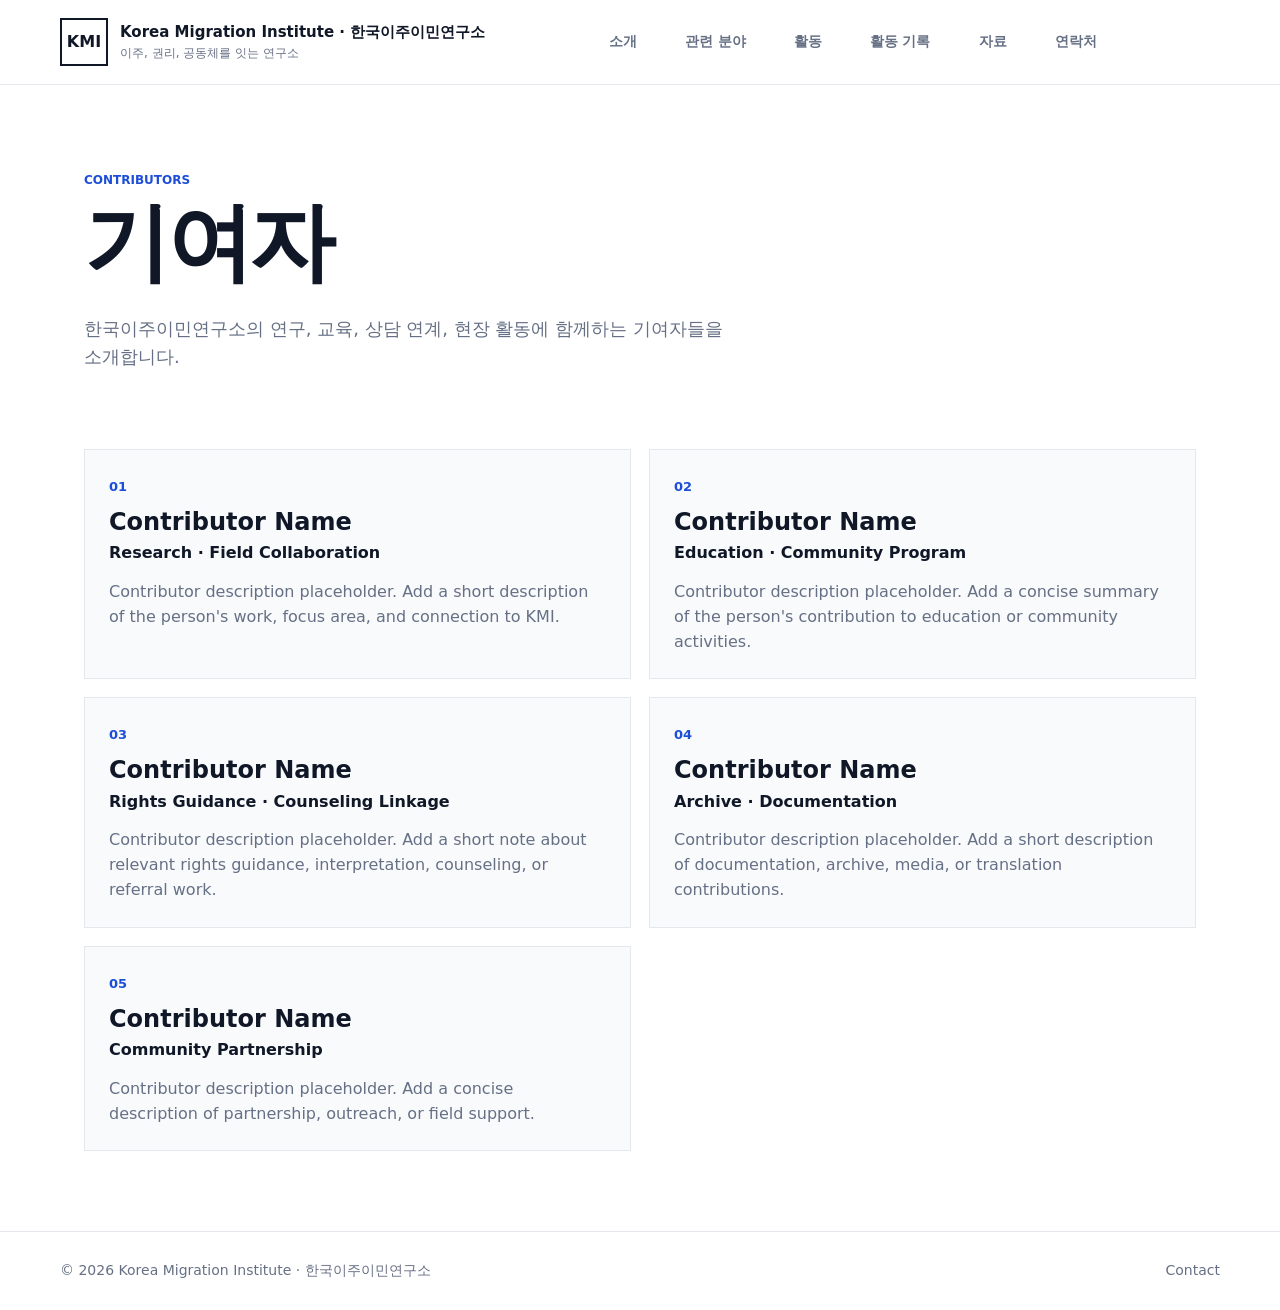
==== contributors.html @ fbad3285 "Add contributors page" ====
<!doctype html>
<html lang="ko">
  <head>
    <meta charset="utf-8" />
    <meta name="viewport" content="width=device-width, initial-scale=1" />
    <title>Contributors | Korea Migration Institute</title>
    <meta
      name="description"
      content="Contributors supporting Korea Migration Institute research, education, counseling, and community work."
    />
    <link rel="icon" type="image/png" href="./favicon.png" />
    <link rel="stylesheet" href="./styles.css" />
  </head>
  <body>
    <header class="site-header simple-header">
      <a class="brand" href="./index.html#home" aria-label="한국이주이민연구소 home">
        <span class="brand-mark">KMI</span>
        <span>
          <strong>Korea Migration Institute · 한국이주이민연구소</strong>
          <small>이주, 권리, 공동체를 잇는 연구소</small>
        </span>
      </a>
      <nav class="main-nav" aria-label="Main navigation">
        <a href="./index.html#about">소개</a>
        <a href="./index.html#focus">관련 분야</a>
        <a href="./index.html#work">활동</a>
        <a href="./index.html#archive">활동 기록</a>
        <a href="./index.html#resources">자료</a>
        <a href="./index.html#contact">연락처</a>
      </nav>
    </header>

    <main>
      <section class="section contributors-hero">
        <div class="section-heading">
          <p class="eyebrow">Contributors</p>
          <h1>기여자</h1>
        </div>
        <p>
          한국이주이민연구소의 연구, 교육, 상담 연계, 현장 활동에 함께하는 기여자들을 소개합니다.
        </p>
      </section>

      <section class="section contributors-section">
        <div class="contributors-grid">
          <article class="contributor-card">
            <span>01</span>
            <h2>Contributor Name</h2>
            <p class="contributor-role">Research · Field Collaboration</p>
            <p>Contributor description placeholder. Add a short description of the person's work, focus area, and connection to KMI.</p>
          </article>
          <article class="contributor-card">
            <span>02</span>
            <h2>Contributor Name</h2>
            <p class="contributor-role">Education · Community Program</p>
            <p>Contributor description placeholder. Add a concise summary of the person's contribution to education or community activities.</p>
          </article>
          <article class="contributor-card">
            <span>03</span>
            <h2>Contributor Name</h2>
            <p class="contributor-role">Rights Guidance · Counseling Linkage</p>
            <p>Contributor description placeholder. Add a short note about relevant rights guidance, interpretation, counseling, or referral work.</p>
          </article>
          <article class="contributor-card">
            <span>04</span>
            <h2>Contributor Name</h2>
            <p class="contributor-role">Archive · Documentation</p>
            <p>Contributor description placeholder. Add a short description of documentation, archive, media, or translation contributions.</p>
          </article>
          <article class="contributor-card">
            <span>05</span>
            <h2>Contributor Name</h2>
            <p class="contributor-role">Community Partnership</p>
            <p>Contributor description placeholder. Add a concise description of partnership, outreach, or field support.</p>
          </article>
        </div>
      </section>
    </main>

    <footer class="site-footer">
      <span>© <span id="year"></span> Korea Migration Institute · 한국이주이민연구소</span>
      <span><a href="./index.html#contact">Contact</a></span>
    </footer>
    <script>
      document.getElementById("year").textContent = new Date().getFullYear();
    </script>
  </body>
</html>
---- styles.css ----
:root {
  --ink: #101828;
  --muted: #667085;
  --line: #e4e7ec;
  --paper: #ffffff;
  --soft: #f8fafc;
  --blue: #1d4ed8;
  --green: #0f766e;
  --gold: #a16207;
  --red: #b42318;
  --shadow: 0 12px 30px rgba(16, 24, 40, 0.08);
  --max: 1160px;
}

* {
  box-sizing: border-box;
}

html {
  scroll-behavior: smooth;
}

body {
  margin: 0;
  background: var(--paper);
  color: var(--ink);
  font-family: Inter, ui-sans-serif, system-ui, -apple-system, BlinkMacSystemFont, "Segoe UI", sans-serif;
  line-height: 1.55;
  word-break: keep-all;
  overflow-wrap: normal;
  hyphens: none;
  line-break: strict;
}

body.modal-open {
  overflow: hidden;
}

a {
  color: inherit;
  text-decoration: none;
}

.brand strong,
.brand small,
.main-nav a,
.hero-name-eyebrow,
.hero h1,
.hero-copy,
.section-heading,
.focus-card,
.work-node,
.archive-content,
.focus-modal-panel {
  word-break: keep-all;
  overflow-wrap: normal;
  hyphens: none;
}

.site-header {
  position: sticky;
  top: 0;
  z-index: 10;
  display: grid;
  grid-template-columns: auto 1fr auto;
  gap: 28px;
  align-items: center;
  padding: 18px max(24px, calc((100vw - var(--max)) / 2));
  background: rgba(255, 255, 255, 0.92);
  border-bottom: 1px solid var(--line);
  backdrop-filter: blur(14px);
}

.brand {
  display: flex;
  align-items: center;
  gap: 12px;
  min-width: max-content;
}

.brand-mark {
  display: grid;
  place-items: center;
  width: 48px;
  height: 48px;
  border: 2px solid var(--ink);
  color: var(--ink);
  font-weight: 850;
  letter-spacing: 0;
}

.brand strong,
.brand small {
  display: block;
}

.brand strong {
  font-size: 15px;
}

.brand small {
  color: var(--muted);
  font-size: 12px;
}

.main-nav {
  display: flex;
  justify-content: center;
  gap: clamp(12px, 2.3vw, 28px);
  color: var(--muted);
  font-size: 14px;
  font-weight: 700;
}

.main-nav a {
  padding: 8px 10px;
  border-radius: 999px;
  transition: background 0.18s ease, color 0.18s ease;
}

.main-nav a:hover,
.main-nav a.active {
  color: var(--ink);
  background: #eef0f3;
}

.language-toggle {
  display: flex;
  gap: 4px;
  padding: 4px;
  border: 1px solid var(--line);
  background: var(--soft);
}

.language-button {
  border: 0;
  background: transparent;
  color: var(--muted);
  min-width: 40px;
  height: 32px;
  font-weight: 800;
  cursor: pointer;
}

.language-button.active {
  background: var(--ink);
  color: white;
}

.hero {
  min-height: 76vh;
  display: flex;
  align-items: end;
  padding: 96px max(24px, calc((100vw - var(--max)) / 2)) 72px;
  background:
    linear-gradient(0deg, rgba(16, 24, 40, 0.78), rgba(16, 24, 40, 0.2)),
    url("./assets/archive/20240626-snu-childcare-activity.jpg") center 72%/cover;
  color: white;
}

.hero-inner {
  display: grid;
  justify-items: start;
  max-width: 760px;
}

.eyebrow {
  margin: 0 0 12px;
  color: var(--blue);
  font-size: 12px;
  font-weight: 850;
  letter-spacing: 0;
  text-transform: uppercase;
}

.hero .eyebrow {
  color: #dbeafe;
}

.hero-name-eyebrow {
  margin-left: 0;
  margin-bottom: 10px;
  font-size: 16px;
  line-height: 1.2;
  text-transform: none;
  transform: translateX(0);
}

h1,
h2,
h3,
p {
  margin-top: 0;
}

h1 {
  margin-bottom: 18px;
  font-size: clamp(52px, 8vw, 96px);
  line-height: 0.98;
  letter-spacing: 0;
}

h2 {
  margin-bottom: 0;
  font-size: clamp(30px, 4vw, 48px);
  line-height: 1.1;
  letter-spacing: 0;
}

h3 {
  margin-bottom: 8px;
  font-size: 19px;
  letter-spacing: 0;
}

.hero-copy {
  max-width: 680px;
  color: rgba(255, 255, 255, 0.9);
  font-size: 20px;
}

.hero-actions {
  display: flex;
  flex-wrap: wrap;
  gap: 12px;
  margin-top: 28px;
}

.hero-name-eyebrow,
.hero h1,
.hero-copy,
.hero-actions {
  justify-self: start;
  margin-left: 0;
  padding-left: 0;
}

.button {
  display: inline-flex;
  align-items: center;
  justify-content: center;
  min-height: 48px;
  padding: 0 20px;
  border: 1px solid currentColor;
  font-weight: 800;
}

.button.primary {
  background: white;
  color: var(--ink);
}

.button.secondary {
  color: white;
}

.section {
  max-width: var(--max);
  margin: 0 auto;
  padding: 80px 24px;
}

.section-heading {
  max-width: 720px;
  margin-bottom: 32px;
}

.intro-section {
  display: grid;
  grid-template-columns: 0.8fr 1.2fr;
  gap: 56px;
}

.intro-copy {
  color: var(--muted);
  font-size: 19px;
}

.focus-grid {
  display: grid;
  grid-template-columns: repeat(4, minmax(0, 1fr));
  gap: 16px;
}

.focus-card {
  min-height: 230px;
  padding: 22px;
  border: 1px solid var(--line);
  background: white;
  box-shadow: 0 6px 18px rgba(16, 24, 40, 0.05);
  cursor: pointer;
  transition: border-color 160ms ease, box-shadow 160ms ease, transform 160ms ease;
}

.focus-card:hover,
.focus-card:focus-visible {
  border-color: rgba(29, 78, 216, 0.48);
  box-shadow: 0 12px 26px rgba(16, 24, 40, 0.1);
  transform: translateY(-2px);
  outline: none;
}

.focus-card span {
  display: inline-flex;
  margin-bottom: 28px;
  color: var(--blue);
  font-size: 13px;
  font-weight: 850;
}

.focus-card p {
  color: var(--muted);
}

.focus-card.paused {
  background: var(--soft);
}

.focus-modal[hidden],
.work-modal[hidden],
.photo-modal[hidden] {
  display: none;
}

.focus-modal,
.work-modal,
.photo-modal {
  position: fixed;
  inset: 0;
  z-index: 50;
  display: grid;
  place-items: center;
  padding: 24px;
}

.focus-modal-backdrop {
  position: absolute;
  inset: 0;
  background: rgba(16, 24, 40, 0.62);
}

.focus-modal-panel {
  position: relative;
  width: min(920px, 100%);
  max-height: min(760px, calc(100vh - 48px));
  overflow-y: auto;
  padding: 34px;
  background: white;
  border: 1px solid var(--line);
  box-shadow: 0 30px 80px rgba(16, 24, 40, 0.28);
}

.focus-modal-close {
  position: absolute;
  top: 18px;
  right: 18px;
  display: grid;
  place-items: center;
  width: 38px;
  height: 38px;
  border: 1px solid var(--line);
  background: var(--soft);
  color: var(--ink);
  font-size: 26px;
  line-height: 1;
  cursor: pointer;
}

.focus-modal-close:hover,
.focus-modal-close:focus-visible {
  border-color: var(--ink);
  outline: none;
}

.focus-modal-panel h2 {
  max-width: 760px;
  margin-bottom: 14px;
  padding-right: 44px;
  font-size: clamp(30px, 5vw, 54px);
}

.focus-modal-summary {
  max-width: 760px;
  color: var(--muted);
  font-size: 18px;
}

.focus-modal-grid {
  display: grid;
  grid-template-columns: repeat(2, minmax(0, 1fr));
  gap: 24px;
  margin-top: 28px;
}

.focus-modal-grid > div {
  padding: 22px;
  border: 1px solid var(--line);
  background: var(--soft);
}

.focus-modal-grid h3 {
  margin-bottom: 14px;
}

.focus-modal-grid ul {
  display: grid;
  gap: 10px;
  margin: 0;
  padding-left: 20px;
  color: var(--muted);
}

.band {
  max-width: none;
  padding-left: max(24px, calc((100vw - var(--max)) / 2));
  padding-right: max(24px, calc((100vw - var(--max)) / 2));
  background: var(--soft);
  border-top: 1px solid var(--line);
  border-bottom: 1px solid var(--line);
}

.work-diagram {
  position: relative;
  max-width: var(--max);
  min-height: 460px;
  margin-top: 8px;
  isolation: isolate;
}

.work-diagram::before {
  content: "";
  position: absolute;
  inset: 74px 31%;
  border: 1px solid rgba(29, 78, 216, 0.18);
  border-radius: 50%;
  background: rgba(255, 255, 255, 0.44);
  z-index: -1;
}

.work-diagram::after {
  content: "";
  position: absolute;
  left: 50%;
  top: 50%;
  width: min(35vw, 360px);
  height: min(35vw, 360px);
  transform: translate(-50%, -50%) rotate(18deg);
  clip-path: polygon(50% 0, 98% 35%, 79% 92%, 21% 92%, 2% 35%);
  border: 1px solid rgba(29, 78, 216, 0.16);
  background: linear-gradient(145deg, rgba(29, 78, 216, 0.1), rgba(15, 118, 110, 0.08));
  z-index: -1;
}

.work-diagram-center {
  position: absolute;
  left: 50%;
  top: 50%;
  display: grid;
  place-items: center;
  width: 112px;
  height: 112px;
  padding: 10px;
  transform: translate(-50%, -50%);
  border: 1px solid rgba(16, 24, 40, 0.18);
  border-radius: 8px;
  background: white;
  box-shadow: 0 16px 36px rgba(16, 24, 40, 0.14);
  text-align: center;
}

.work-diagram-center img {
  width: 100%;
  height: auto;
  display: block;
}

.work-node {
  position: absolute;
  display: grid;
  align-content: center;
  width: min(22%, 230px);
  min-height: 108px;
  padding: 16px;
  background: white;
  border: 1px solid rgba(29, 78, 216, 0.14);
  box-shadow: 0 8px 22px rgba(16, 24, 40, 0.06);
  cursor: pointer;
  transition: border-color 160ms ease, box-shadow 160ms ease, transform 160ms ease;
}

.work-node:hover,
.work-node:focus-visible {
  border-color: rgba(15, 118, 110, 0.48);
  box-shadow: 0 12px 26px rgba(16, 24, 40, 0.1);
  outline: none;
}

.work-node span {
  display: inline-flex;
  margin-bottom: 8px;
  color: var(--green);
  font-size: 13px;
  font-weight: 850;
}

.work-node h3 {
  margin-bottom: 0;
  font-size: 17px;
}

.node-research {
  left: 50%;
  top: 8px;
  transform: translateX(-50%);
}

.node-education {
  right: 11%;
  top: 112px;
}

.node-rights {
  right: 19%;
  bottom: 16px;
}

.node-counseling {
  left: 19%;
  bottom: 16px;
}

.node-collaboration {
  left: 11%;
  top: 112px;
}

.archive-section .section-heading p:not(.eyebrow) {
  color: var(--muted);
  font-size: 18px;
}

.archive-groups,
.archive-list {
  display: grid;
  gap: 22px;
}

.archive-groups {
  gap: 34px;
}

.archive-category {
  display: grid;
  gap: 14px;
}

.archive-category-heading {
  display: flex;
  align-items: end;
  justify-content: space-between;
  gap: 16px;
  padding-bottom: 10px;
  border-bottom: 2px solid var(--ink);
}

.archive-category-heading h3 {
  margin: 0;
  font-size: 24px;
}

.archive-event {
  display: grid;
  grid-template-columns: 180px 1fr;
  gap: 28px;
  padding: 24px;
  border: 1px solid var(--line);
  background: white;
  box-shadow: 0 6px 18px rgba(16, 24, 40, 0.05);
}

.archive-meta {
  display: flex;
  flex-direction: column;
  gap: 10px;
  align-items: flex-start;
}

.archive-meta time {
  font-size: 18px;
  font-weight: 850;
}

.archive-meta span {
  display: inline-flex;
  padding: 6px 10px;
  background: var(--soft);
  color: var(--blue);
  font-size: 12px;
  font-weight: 850;
}

.archive-content > p {
  color: var(--muted);
}

.archive-content > .archive-location {
  display: inline-flex;
  gap: 8px;
  align-items: center;
  margin-bottom: 10px;
  color: var(--ink);
  font-size: 14px;
  font-weight: 800;
}

.archive-content > .archive-location::before {
  content: "";
  width: 15px;
  height: 15px;
  flex: 0 0 15px;
  background: var(--blue);
  mask: url("data:image/svg+xml,%3Csvg xmlns='http://www.w3.org/2000/svg' viewBox='0 0 24 24'%3E%3Cpath d='M12 22s7-6.1 7-13a7 7 0 0 0-14 0c0 6.9 7 13 7 13Zm0-9.5A3.5 3.5 0 1 1 12 5a3.5 3.5 0 0 1 0 7.5Z'/%3E%3C/svg%3E") center/contain no-repeat;
}

.archive-photos {
  display: flex;
  flex-wrap: wrap;
  gap: 10px;
  margin-top: 18px;
}

.archive-photos a {
  position: relative;
  display: block;
  width: 152px;
  height: 112px;
  overflow: hidden;
  border: 1px solid var(--line);
  background: var(--soft);
}

.archive-photos img {
  width: 100%;
  height: 100%;
  object-fit: cover;
  transition: transform 160ms ease;
}

.archive-photos a:hover img {
  transform: scale(1.04);
}

.photo-modal-panel {
  position: relative;
  width: min(1040px, calc(100vw - 32px));
  max-height: calc(100vh - 32px);
  margin: 0;
  padding: 14px;
  overflow: auto;
  background: white;
  border: 1px solid var(--line);
  box-shadow: 0 30px 80px rgba(16, 24, 40, 0.28);
}

.photo-modal-panel img {
  display: block;
  width: 100%;
  max-height: calc(100vh - 120px);
  object-fit: contain;
  background: var(--soft);
}

.photo-modal-dots {
  position: sticky;
  bottom: 12px;
  display: flex;
  justify-content: center;
  gap: 8px;
  margin-top: -30px;
  pointer-events: none;
}

.photo-modal-dot {
  width: 9px;
  height: 9px;
  padding: 0;
  border: 1px solid rgba(255, 255, 255, 0.95);
  border-radius: 999px;
  background: rgba(255, 255, 255, 0.44);
  box-shadow: 0 1px 5px rgba(16, 24, 40, 0.38);
  cursor: pointer;
  pointer-events: auto;
  transition: width 160ms ease, background 160ms ease;
}

.photo-modal-dot.active {
  width: 24px;
  background: #ffffff;
}

.photo-modal-panel figcaption {
  margin-top: 22px;
  color: var(--muted);
  font-size: 14px;
  font-weight: 700;
}

.photo-modal-close {
  top: 22px;
  right: 22px;
}

.resource-list {
  border-top: 2px solid var(--ink);
}

.resource-list a {
  display: grid;
  grid-template-columns: 140px 1fr;
  gap: 24px;
  padding: 22px 0;
  border-bottom: 1px solid var(--line);
  color: var(--ink);
}

.resource-list time {
  color: var(--muted);
  font-weight: 800;
}

.contact-section {
  display: grid;
  grid-template-columns: 1fr 420px;
  gap: 56px;
  align-items: start;
}

.contact-copy p {
  color: var(--muted);
  font-size: 18px;
}

.contact-panel {
  display: grid;
  gap: 8px;
  padding: 28px;
  border: 1px solid var(--line);
  background: var(--soft);
  font-style: normal;
}

.contact-panel span {
  color: var(--muted);
  font-size: 12px;
  font-weight: 850;
  text-transform: uppercase;
}

.contact-panel a,
.contact-panel strong {
  margin-bottom: 16px;
  font-size: 17px;
}

.site-footer {
  display: flex;
  justify-content: space-between;
  gap: 24px;
  padding: 28px max(24px, calc((100vw - var(--max)) / 2));
  border-top: 1px solid var(--line);
  color: var(--muted);
  font-size: 14px;
}

.contributors-hero {
  padding-top: 86px;
  padding-bottom: 36px;
}

.contributors-hero h1 {
  margin: 0;
  font-size: clamp(42px, 8vw, 86px);
  line-height: 0.95;
  letter-spacing: -0.04em;
}

.contributors-hero > p {
  max-width: 720px;
  color: var(--muted);
  font-size: 18px;
}

.contributors-section {
  padding-top: 24px;
}

.contributors-grid {
  display: grid;
  grid-template-columns: repeat(2, minmax(0, 1fr));
  gap: 18px;
}

.contributor-card {
  padding: 24px;
  border: 1px solid var(--line);
  background: var(--soft);
}

.contributor-card span {
  color: var(--blue);
  font-size: 13px;
  font-weight: 900;
}

.contributor-card h2 {
  margin: 10px 0 6px;
  font-size: 24px;
}

.contributor-role {
  margin-bottom: 14px;
  color: var(--ink);
  font-weight: 800;
}

.contributor-card p:last-child {
  margin-bottom: 0;
  color: var(--muted);
}

@media (max-width: 900px) {
  .site-header {
    grid-template-columns: 1fr;
    padding-right: max(24px, calc((100vw - var(--max)) / 2));
  }

  .main-nav {
    grid-column: 1 / -1;
    justify-content: center;
    gap: 8px;
    overflow-x: visible;
    font-size: 13px;
  }

  .main-nav a {
    padding: 6px 10px;
    white-space: nowrap;
  }

  .language-toggle {
    position: absolute;
    top: calc(100% + 8px);
    right: max(24px, calc((100vw - var(--max)) / 2));
    z-index: 40;
    flex-direction: row;
    gap: 4px;
    padding: 4px;
    box-shadow: 0 12px 30px rgba(16, 24, 40, 0.16);
  }

  .language-button {
    min-width: 38px;
    height: 34px;
  }

  .hero {
    min-height: 70vh;
  }

  .intro-section,
  .archive-event,
  .contact-section,
  .contributors-grid {
    grid-template-columns: 1fr;
  }

  .focus-grid {
    grid-template-columns: repeat(2, minmax(0, 1fr));
  }

  .work-diagram {
    min-height: 420px;
  }

  .work-diagram::before,
  .work-diagram::after {
    display: block;
  }

  .work-diagram::before {
    inset: 72px 25%;
  }

  .work-diagram::after {
    width: min(58vw, 330px);
    height: min(58vw, 330px);
  }

  .work-diagram-center {
    position: absolute;
    width: 96px;
    height: 96px;
    border-radius: 8px;
    transform: translate(-50%, -50%);
  }

  .work-node {
    position: absolute;
    width: min(27%, 190px);
    min-height: 96px;
    padding: 14px;
    transform: none;
  }

  .work-node h3 {
    font-size: 15px;
  }

  .node-research {
    left: 50%;
    top: 0;
    transform: translateX(-50%);
  }

  .node-education {
    right: 4%;
    top: 104px;
  }

  .node-rights {
    right: 14%;
    bottom: 0;
  }

  .node-counseling {
    left: 14%;
    bottom: 0;
  }

  .node-collaboration {
    left: 4%;
    top: 104px;
  }

  .focus-modal-grid {
    grid-template-columns: 1fr;
  }
}

@media (max-width: 560px) {
  .site-header {
    grid-template-columns: 1fr;
    gap: 12px;
    padding: 14px 16px;
  }

  .language-toggle {
    right: 16px;
  }

  .brand {
    min-width: 0;
  }

  .brand strong {
    font-size: 13px;
  }

  .brand small {
    font-size: 11px;
  }

  .main-nav {
    display: grid;
    grid-template-columns: repeat(3, minmax(0, 1fr));
    justify-content: stretch;
    gap: 6px;
    width: 100%;
    font-size: 11px;
  }

  .main-nav a {
    padding: 6px 4px;
    text-align: center;
  }

  .brand-mark {
    width: 42px;
    height: 42px;
  }

  .hero,
  .section,
  .band {
    padding-left: 16px;
    padding-right: 16px;
  }

  h1 {
    font-size: 48px;
  }

  .hero-copy {
    font-size: 18px;
  }

  .focus-grid {
    grid-template-columns: 1fr;
  }

  .work-diagram {
    min-height: 350px;
  }

  .work-diagram::before {
    inset: 66px 18%;
  }

  .work-diagram::after {
    width: min(76vw, 260px);
    height: min(76vw, 260px);
  }

  .work-diagram-center {
    width: 76px;
    height: 76px;
    padding: 7px;
  }

  .work-node {
    width: min(36%, 126px);
    min-height: 78px;
    padding: 10px;
  }

  .work-node span {
    margin-bottom: 5px;
    font-size: 11px;
  }

  .work-node h3 {
    font-size: 13px;
    line-height: 1.25;
  }

  .node-research {
    top: 0;
  }

  .node-education {
    right: 0;
    top: 86px;
  }

  .node-rights {
    right: 10%;
    bottom: 0;
  }

  .node-counseling {
    left: 10%;
    bottom: 0;
  }

  .node-collaboration {
    left: 0;
    top: 86px;
  }

  .resource-list a {
    grid-template-columns: 1fr;
    gap: 6px;
  }

  .archive-photos a {
    width: calc(50% - 5px);
    min-width: 132px;
  }

  .focus-modal,
  .photo-modal {
    padding: 14px;
  }

  .focus-modal-panel {
    padding: 28px 18px 20px;
  }

  .focus-modal-close {
    top: 12px;
    right: 12px;
  }

  .focus-modal-panel h2 {
    padding-right: 36px;
  }

  .photo-modal-panel {
    width: calc(100vw - 20px);
    max-height: calc(100dvh - 20px);
    padding: 8px;
  }

  .photo-modal-panel img {
    max-height: calc(100dvh - 88px);
  }

  .photo-modal-dots {
    bottom: 10px;
    margin-top: -28px;
  }

  .photo-modal-panel figcaption {
    margin-top: 20px;
    padding-right: 42px;
    font-size: 12px;
  }

  .photo-modal-close {
    top: 14px;
    right: 14px;
  }

  .site-footer {
    flex-direction: column;
    padding-left: 16px;
    padding-right: 16px;
  }
}
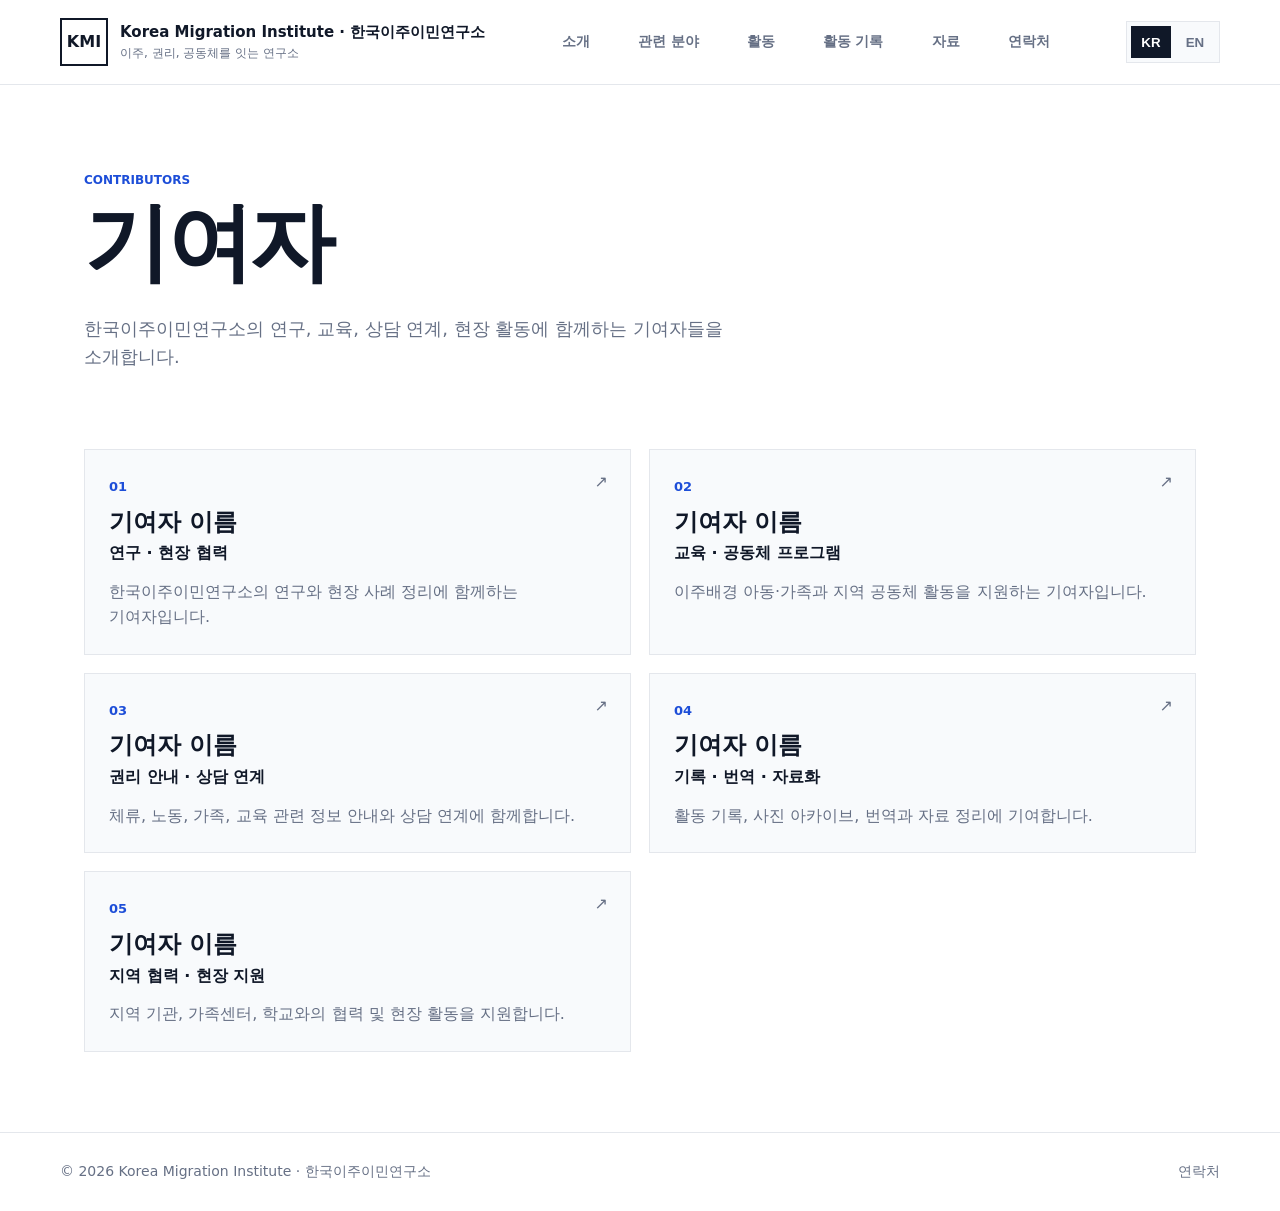
==== commit a299b507: "Refine contributors and header navigation" ====
--- a/contributors.html
+++ b/contributors.html
@@ -16,73 +16,89 @@
       <a class="brand" href="./index.html#home" aria-label="한국이주이민연구소 home">
         <span class="brand-mark">KMI</span>
         <span>
-          <strong>Korea Migration Institute · 한국이주이민연구소</strong>
-          <small>이주, 권리, 공동체를 잇는 연구소</small>
+          <strong data-i18n="brand.title">Korea Migration Institute · 한국이주이민연구소</strong>
+          <small data-i18n="brand.subtitle">이주, 권리, 공동체를 잇는 연구소</small>
         </span>
       </a>
       <nav class="main-nav" aria-label="Main navigation">
-        <a href="./index.html#about">소개</a>
-        <a href="./index.html#focus">관련 분야</a>
-        <a href="./index.html#work">활동</a>
-        <a href="./index.html#archive">활동 기록</a>
-        <a href="./index.html#resources">자료</a>
-        <a href="./index.html#contact">연락처</a>
+        <a href="./index.html#about" data-i18n="nav.about">소개</a>
+        <a href="./index.html#focus" data-i18n="nav.focus">관련 분야</a>
+        <a href="./index.html#work" data-i18n="nav.work">활동</a>
+        <a href="./index.html#archive" data-i18n="nav.archive">활동 기록</a>
+        <a href="./index.html#resources" data-i18n="nav.resources">자료</a>
+        <a href="./index.html#contact" data-i18n="nav.contact">연락처</a>
       </nav>
+      <div class="language-toggle" aria-label="Language">
+        <button type="button" class="language-button active" data-lang="ko">KR</button>
+        <button type="button" class="language-button" data-lang="en">EN</button>
+      </div>
     </header>
 
     <main>
       <section class="section contributors-hero">
         <div class="section-heading">
-          <p class="eyebrow">Contributors</p>
-          <h1>기여자</h1>
+          <p class="eyebrow" data-i18n="contributors.eyebrow">Contributors</p>
+          <h1 data-i18n="contributors.title">기여자</h1>
         </div>
-        <p>
+        <p data-i18n="contributors.body">
           한국이주이민연구소의 연구, 교육, 상담 연계, 현장 활동에 함께하는 기여자들을 소개합니다.
         </p>
       </section>
 
       <section class="section contributors-section">
         <div class="contributors-grid">
-          <article class="contributor-card">
+          <article class="contributor-card" role="button" tabindex="0" data-contributor="one" aria-haspopup="dialog">
             <span>01</span>
-            <h2>Contributor Name</h2>
-            <p class="contributor-role">Research · Field Collaboration</p>
-            <p>Contributor description placeholder. Add a short description of the person's work, focus area, and connection to KMI.</p>
+            <h2 data-i18n="contributors.one.name">기여자 이름</h2>
+            <p class="contributor-role" data-i18n="contributors.one.role">연구 · 현장 협력</p>
+            <p data-i18n="contributors.one.summary">한국이주이민연구소의 연구와 현장 사례 정리에 함께하는 기여자입니다.</p>
           </article>
-          <article class="contributor-card">
+          <article class="contributor-card" role="button" tabindex="0" data-contributor="two" aria-haspopup="dialog">
             <span>02</span>
-            <h2>Contributor Name</h2>
-            <p class="contributor-role">Education · Community Program</p>
-            <p>Contributor description placeholder. Add a concise summary of the person's contribution to education or community activities.</p>
+            <h2 data-i18n="contributors.two.name">기여자 이름</h2>
+            <p class="contributor-role" data-i18n="contributors.two.role">교육 · 공동체 프로그램</p>
+            <p data-i18n="contributors.two.summary">이주배경 아동·가족과 지역 공동체 활동을 지원하는 기여자입니다.</p>
           </article>
-          <article class="contributor-card">
+          <article class="contributor-card" role="button" tabindex="0" data-contributor="three" aria-haspopup="dialog">
             <span>03</span>
-            <h2>Contributor Name</h2>
-            <p class="contributor-role">Rights Guidance · Counseling Linkage</p>
-            <p>Contributor description placeholder. Add a short note about relevant rights guidance, interpretation, counseling, or referral work.</p>
+            <h2 data-i18n="contributors.three.name">기여자 이름</h2>
+            <p class="contributor-role" data-i18n="contributors.three.role">권리 안내 · 상담 연계</p>
+            <p data-i18n="contributors.three.summary">체류, 노동, 가족, 교육 관련 정보 안내와 상담 연계에 함께합니다.</p>
           </article>
-          <article class="contributor-card">
+          <article class="contributor-card" role="button" tabindex="0" data-contributor="four" aria-haspopup="dialog">
             <span>04</span>
-            <h2>Contributor Name</h2>
-            <p class="contributor-role">Archive · Documentation</p>
-            <p>Contributor description placeholder. Add a short description of documentation, archive, media, or translation contributions.</p>
+            <h2 data-i18n="contributors.four.name">기여자 이름</h2>
+            <p class="contributor-role" data-i18n="contributors.four.role">기록 · 번역 · 자료화</p>
+            <p data-i18n="contributors.four.summary">활동 기록, 사진 아카이브, 번역과 자료 정리에 기여합니다.</p>
           </article>
-          <article class="contributor-card">
+          <article class="contributor-card" role="button" tabindex="0" data-contributor="five" aria-haspopup="dialog">
             <span>05</span>
-            <h2>Contributor Name</h2>
-            <p class="contributor-role">Community Partnership</p>
-            <p>Contributor description placeholder. Add a concise description of partnership, outreach, or field support.</p>
+            <h2 data-i18n="contributors.five.name">기여자 이름</h2>
+            <p class="contributor-role" data-i18n="contributors.five.role">지역 협력 · 현장 지원</p>
+            <p data-i18n="contributors.five.summary">지역 기관, 가족센터, 학교와의 협력 및 현장 활동을 지원합니다.</p>
           </article>
         </div>
       </section>
     </main>
 
     <footer class="site-footer">
-      <span>© <span id="year"></span> Korea Migration Institute · 한국이주이민연구소</span>
-      <span><a href="./index.html#contact">Contact</a></span>
+      <span>© <span id="year"></span> <span data-i18n="footer.name">Korea Migration Institute · 한국이주이민연구소</span></span>
+      <span><a href="./index.html#contact" data-i18n="nav.contact">연락처</a></span>
     </footer>
-    <script>
-      document.getElementById("year").textContent = new Date().getFullYear();
-    </script>
+    <div class="focus-modal contributor-modal" data-contributor-modal hidden>
+      <div class="focus-modal-backdrop" data-contributor-close></div>
+      <section class="focus-modal-panel contributor-modal-panel" role="dialog" aria-modal="true" aria-labelledby="contributor-modal-title">
+        <button class="focus-modal-close" type="button" data-contributor-close aria-label="Close">×</button>
+        <p class="eyebrow" data-contributor-modal-label>Contributor</p>
+        <h2 id="contributor-modal-title" data-contributor-modal-name></h2>
+        <p class="contributor-modal-role" data-contributor-modal-role></p>
+        <p class="focus-modal-summary" data-contributor-modal-summary></p>
+        <div class="contributor-modal-detail">
+          <h3 data-contributor-modal-heading></h3>
+          <p data-contributor-modal-detail></p>
+        </div>
+      </section>
+    </div>
+    <script defer src="./script.js"></script>
   </body>
 </html>
--- a/styles.css
+++ b/styles.css
@@ -762,6 +762,22 @@
   font-size: 17px;
 }
 
+.contact-panel .contact-button {
+  display: inline-flex;
+  align-items: center;
+  justify-content: center;
+  width: fit-content;
+  min-height: 42px;
+  margin-top: 2px;
+  margin-bottom: 0;
+  padding: 0 16px;
+  border: 1px solid var(--ink);
+  background: var(--ink);
+  color: #fff;
+  font-size: 14px;
+  font-weight: 850;
+}
+
 .site-footer {
   display: flex;
   justify-content: space-between;
@@ -801,9 +817,29 @@
 }
 
 .contributor-card {
+  position: relative;
   padding: 24px;
   border: 1px solid var(--line);
   background: var(--soft);
+  cursor: pointer;
+  transition: transform 0.18s ease, box-shadow 0.18s ease, border-color 0.18s ease;
+}
+
+.contributor-card:hover,
+.contributor-card:focus-visible {
+  transform: translateY(-2px);
+  border-color: color-mix(in srgb, var(--blue) 34%, var(--line));
+  box-shadow: var(--shadow);
+  outline: none;
+}
+
+.contributor-card::after {
+  content: "↗";
+  position: absolute;
+  top: 20px;
+  right: 22px;
+  color: var(--muted);
+  font-size: 16px;
 }
 
 .contributor-card span {
@@ -825,6 +861,33 @@
 
 .contributor-card p:last-child {
   margin-bottom: 0;
+  color: var(--muted);
+}
+
+.contributor-modal-panel {
+  max-width: 680px;
+}
+
+.contributor-modal-role {
+  margin: -4px 0 18px;
+  color: var(--blue);
+  font-weight: 850;
+}
+
+.contributor-modal-detail {
+  margin-top: 24px;
+  padding: 22px;
+  border: 1px solid var(--line);
+  background: var(--soft);
+}
+
+.contributor-modal-detail h3 {
+  margin: 0 0 8px;
+  font-size: 16px;
+}
+
+.contributor-modal-detail p {
+  margin: 0;
   color: var(--muted);
 }
 
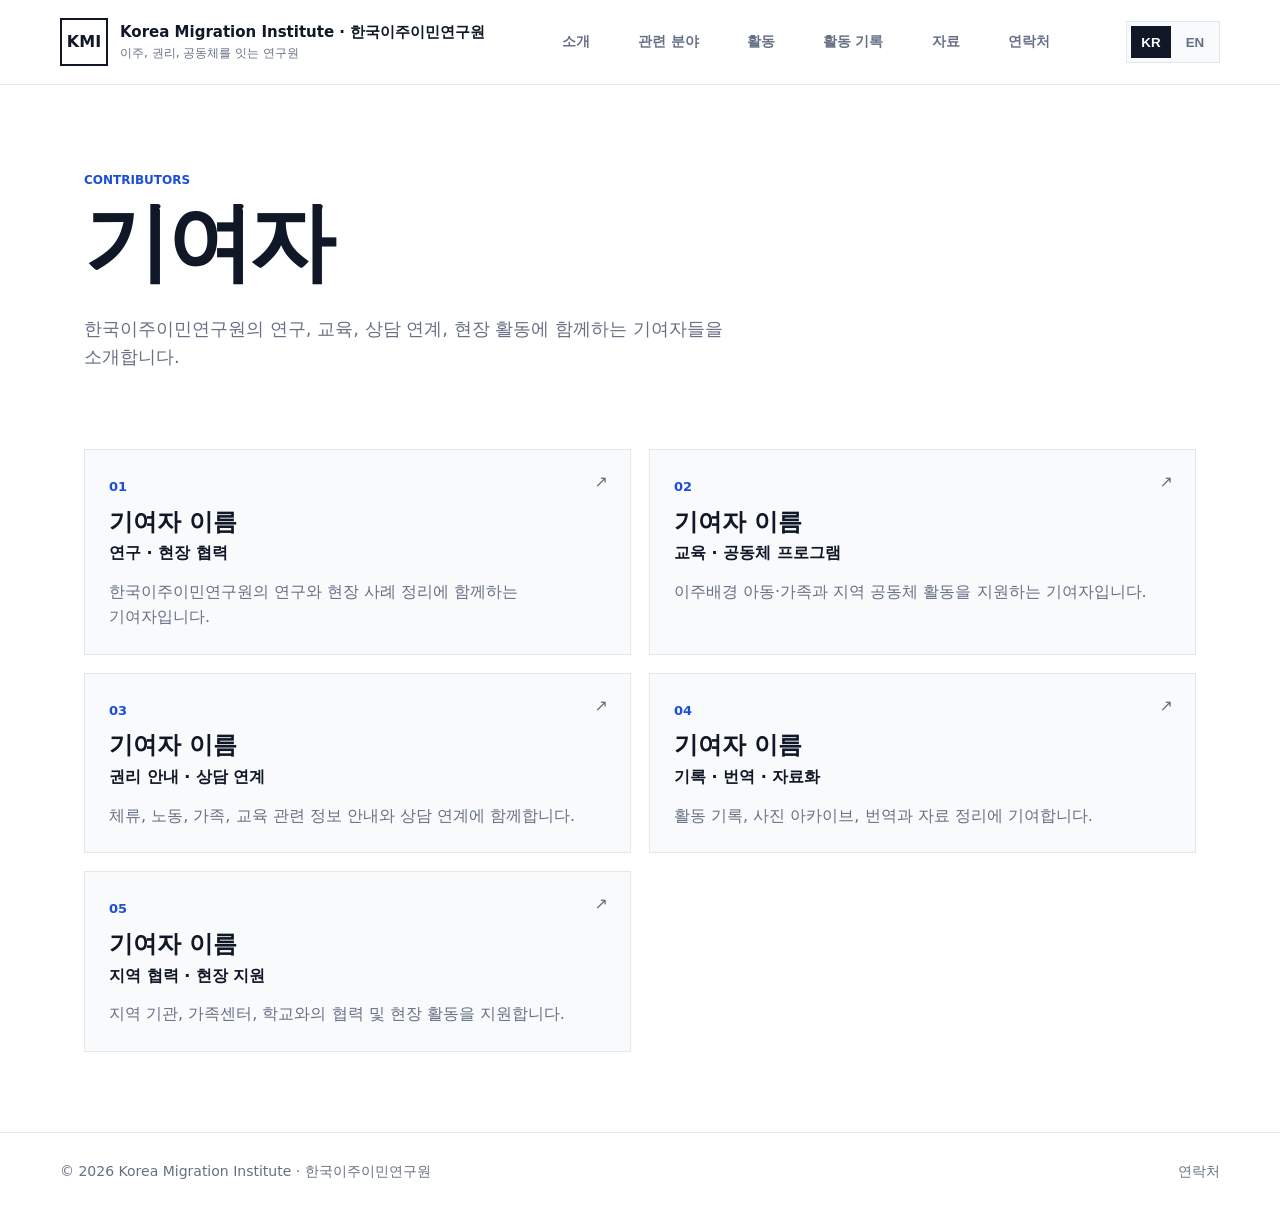
==== commit 329f01b2: "Refine Korean naming and mobile focus cards" ====
--- a/contributors.html
+++ b/contributors.html
@@ -13,11 +13,11 @@
   </head>
   <body>
     <header class="site-header simple-header">
-      <a class="brand" href="./index.html#home" aria-label="한국이주이민연구소 home">
+      <a class="brand" href="./index.html#home" aria-label="한국이주이민연구원 home">
         <span class="brand-mark">KMI</span>
         <span>
-          <strong data-i18n="brand.title">Korea Migration Institute · 한국이주이민연구소</strong>
-          <small data-i18n="brand.subtitle">이주, 권리, 공동체를 잇는 연구소</small>
+          <strong data-i18n="brand.title">Korea Migration Institute · 한국이주이민연구원</strong>
+          <small data-i18n="brand.subtitle">이주, 권리, 공동체를 잇는 연구원</small>
         </span>
       </a>
       <nav class="main-nav" aria-label="Main navigation">
@@ -41,7 +41,7 @@
           <h1 data-i18n="contributors.title">기여자</h1>
         </div>
         <p data-i18n="contributors.body">
-          한국이주이민연구소의 연구, 교육, 상담 연계, 현장 활동에 함께하는 기여자들을 소개합니다.
+          한국이주이민연구원의 연구, 교육, 상담 연계, 현장 활동에 함께하는 기여자들을 소개합니다.
         </p>
       </section>
 
@@ -51,7 +51,7 @@
             <span>01</span>
             <h2 data-i18n="contributors.one.name">기여자 이름</h2>
             <p class="contributor-role" data-i18n="contributors.one.role">연구 · 현장 협력</p>
-            <p data-i18n="contributors.one.summary">한국이주이민연구소의 연구와 현장 사례 정리에 함께하는 기여자입니다.</p>
+            <p data-i18n="contributors.one.summary">한국이주이민연구원의 연구와 현장 사례 정리에 함께하는 기여자입니다.</p>
           </article>
           <article class="contributor-card" role="button" tabindex="0" data-contributor="two" aria-haspopup="dialog">
             <span>02</span>
@@ -82,7 +82,7 @@
     </main>
 
     <footer class="site-footer">
-      <span>© <span id="year"></span> <span data-i18n="footer.name">Korea Migration Institute · 한국이주이민연구소</span></span>
+      <span>© <span id="year"></span> <span data-i18n="footer.name">Korea Migration Institute · 한국이주이민연구원</span></span>
       <span><a href="./index.html#contact" data-i18n="nav.contact">연락처</a></span>
     </footer>
     <div class="focus-modal contributor-modal" data-contributor-modal hidden>
--- a/styles.css
+++ b/styles.css
@@ -115,7 +115,7 @@
 .main-nav a {
   padding: 8px 10px;
   border-radius: 999px;
-  transition: background 0.18s ease, color 0.18s ease;
+  transition: color 0.18s ease;
 }
 
 .main-nav a:hover,
@@ -1068,7 +1068,29 @@
   }
 
   .focus-grid {
-    grid-template-columns: 1fr;
+    grid-template-columns: repeat(2, minmax(0, 1fr));
+    gap: 10px;
+  }
+
+  .focus-card {
+    min-height: 132px;
+    padding: 14px 12px;
+  }
+
+  .focus-card span {
+    margin-bottom: 14px;
+    font-size: 11px;
+  }
+
+  .focus-card h3 {
+    font-size: 15px;
+    line-height: 1.25;
+  }
+
+  .focus-card p {
+    margin-top: 8px;
+    font-size: 12px;
+    line-height: 1.45;
   }
 
   .work-diagram {
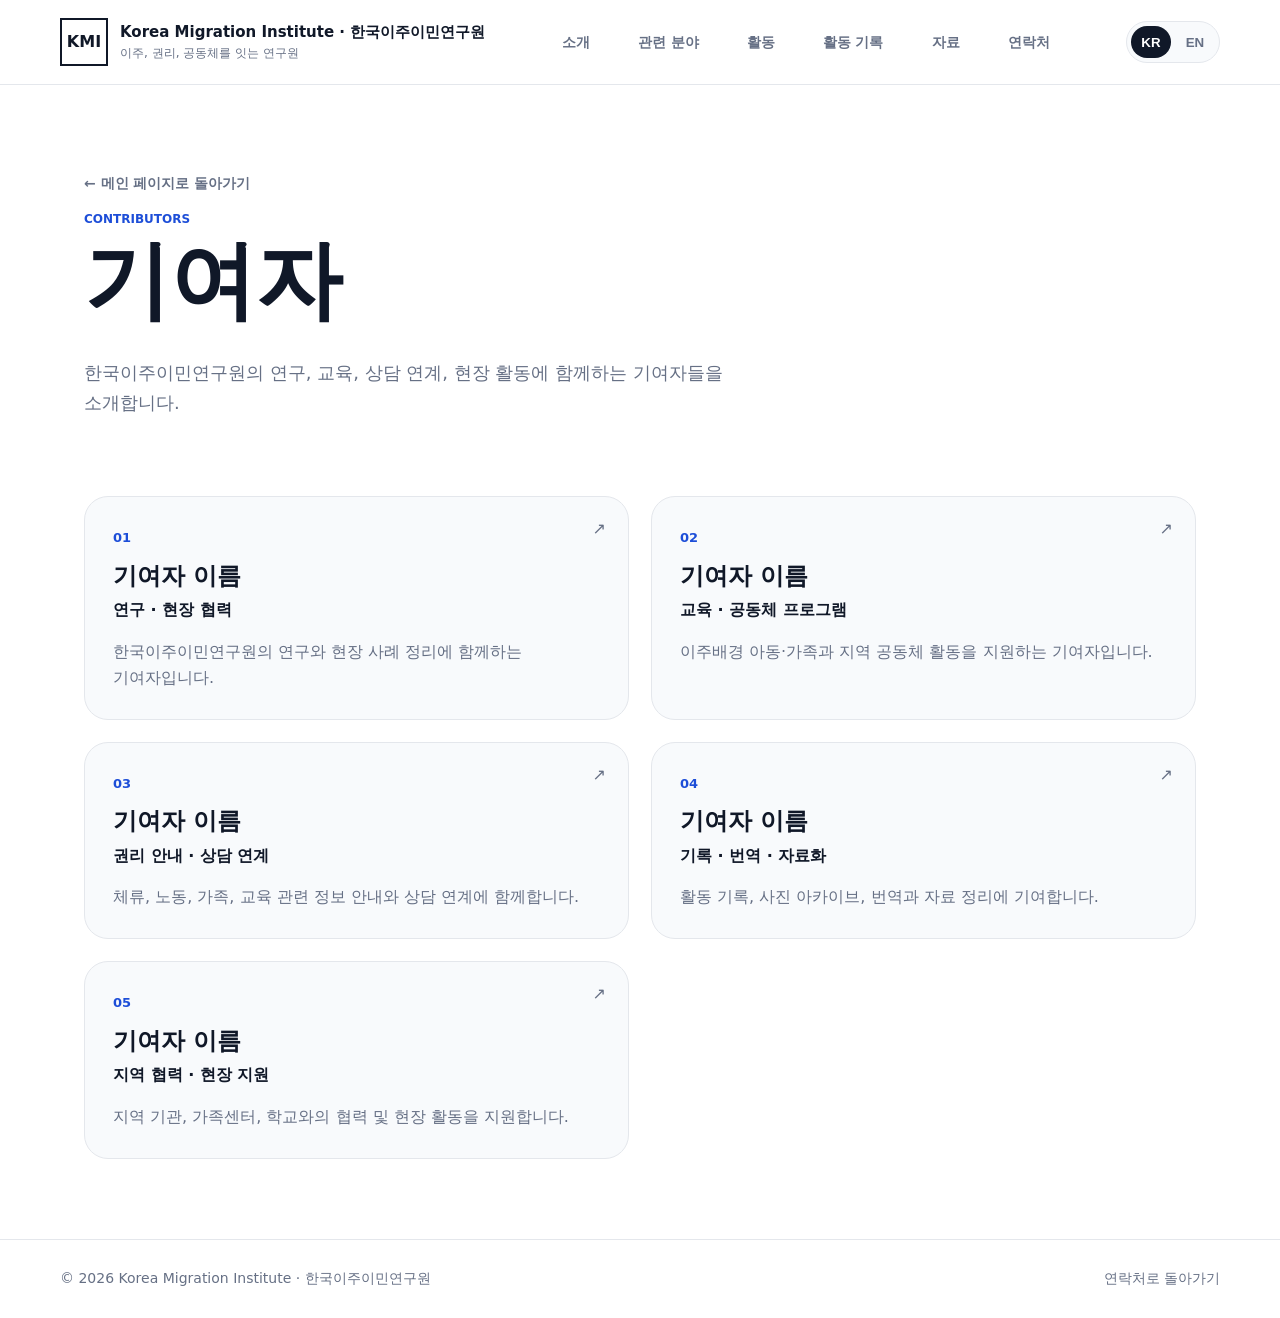
==== commit 7200542b: "Refine contributors navigation links" ====
--- a/contributors.html
+++ b/contributors.html
@@ -37,6 +37,7 @@
     <main>
       <section class="section contributors-hero">
         <div class="section-heading">
+          <a class="contributors-back-link" href="./index.html#contact" data-i18n="contributors.backMain">← 메인 페이지로 돌아가기</a>
           <p class="eyebrow" data-i18n="contributors.eyebrow">Contributors</p>
           <h1 data-i18n="contributors.title">기여자</h1>
         </div>
@@ -83,7 +84,7 @@
 
     <footer class="site-footer">
       <span>© <span id="year"></span> <span data-i18n="footer.name">Korea Migration Institute · 한국이주이민연구원</span></span>
-      <span><a href="./index.html#contact" data-i18n="nav.contact">연락처</a></span>
+      <span><a href="./index.html#contact" data-i18n="contributors.backContact">연락처로 돌아가기</a></span>
     </footer>
     <div class="focus-modal contributor-modal" data-contributor-modal hidden>
       <div class="focus-modal-backdrop" data-contributor-close></div>
--- a/styles.css
+++ b/styles.css
@@ -106,19 +106,23 @@
 .main-nav {
   display: flex;
   justify-content: center;
-  gap: clamp(12px, 2.3vw, 28px);
+  gap: clamp(10px, 2vw, 24px);
   color: var(--muted);
   font-size: 14px;
   font-weight: 700;
 }
 
 .main-nav a {
-  padding: 8px 10px;
+  padding: 9px 12px;
   border-radius: 999px;
+  line-height: 1.15;
   transition: color 0.18s ease;
 }
 
-.main-nav a:hover,
+.main-nav a:hover {
+  color: var(--ink);
+}
+
 .main-nav a.active {
   color: var(--ink);
   background: #eef0f3;
@@ -129,11 +133,13 @@
   gap: 4px;
   padding: 4px;
   border: 1px solid var(--line);
+  border-radius: 999px;
   background: var(--soft);
 }
 
 .language-button {
   border: 0;
+  border-radius: 999px;
   background: transparent;
   color: var(--muted);
   min-width: 40px;
@@ -239,10 +245,12 @@
   display: inline-flex;
   align-items: center;
   justify-content: center;
-  min-height: 48px;
-  padding: 0 20px;
+  min-height: 50px;
+  padding: 0 22px;
   border: 1px solid currentColor;
+  border-radius: 999px;
   font-weight: 800;
+  line-height: 1.15;
 }
 
 .button.primary {
@@ -262,7 +270,7 @@
 
 .section-heading {
   max-width: 720px;
-  margin-bottom: 32px;
+  margin-bottom: 36px;
 }
 
 .intro-section {
@@ -284,8 +292,9 @@
 
 .focus-card {
   min-height: 230px;
-  padding: 22px;
+  padding: 24px;
   border: 1px solid var(--line);
+  border-radius: 22px;
   background: white;
   box-shadow: 0 6px 18px rgba(16, 24, 40, 0.05);
   cursor: pointer;
@@ -309,7 +318,9 @@
 }
 
 .focus-card p {
-  color: var(--muted);
+  margin-bottom: 0;
+  color: var(--muted);
+  line-height: 1.62;
 }
 
 .focus-card.paused {
@@ -336,7 +347,8 @@
 .focus-modal-backdrop {
   position: absolute;
   inset: 0;
-  background: rgba(16, 24, 40, 0.62);
+  background: rgba(16, 24, 40, 0.56);
+  backdrop-filter: blur(6px);
 }
 
 .focus-modal-panel {
@@ -344,26 +356,29 @@
   width: min(920px, 100%);
   max-height: min(760px, calc(100vh - 48px));
   overflow-y: auto;
-  padding: 34px;
+  padding: 42px;
   background: white;
   border: 1px solid var(--line);
-  box-shadow: 0 30px 80px rgba(16, 24, 40, 0.28);
+  border-radius: 30px;
+  box-shadow: 0 34px 90px rgba(16, 24, 40, 0.24);
 }
 
 .focus-modal-close {
   position: absolute;
-  top: 18px;
-  right: 18px;
+  top: 22px;
+  right: 22px;
   display: grid;
   place-items: center;
   width: 38px;
   height: 38px;
   border: 1px solid var(--line);
-  background: var(--soft);
+  border-radius: 999px;
+  background: rgba(248, 250, 252, 0.92);
   color: var(--ink);
-  font-size: 26px;
+  font-size: 24px;
   line-height: 1;
   cursor: pointer;
+  box-shadow: 0 10px 24px rgba(16, 24, 40, 0.1);
 }
 
 .focus-modal-close:hover,
@@ -374,40 +389,44 @@
 
 .focus-modal-panel h2 {
   max-width: 760px;
-  margin-bottom: 14px;
-  padding-right: 44px;
+  margin-bottom: 18px;
+  padding-right: 54px;
   font-size: clamp(30px, 5vw, 54px);
 }
 
 .focus-modal-summary {
   max-width: 760px;
+  margin-bottom: 0;
   color: var(--muted);
   font-size: 18px;
+  line-height: 1.68;
 }
 
 .focus-modal-grid {
   display: grid;
   grid-template-columns: repeat(2, minmax(0, 1fr));
-  gap: 24px;
-  margin-top: 28px;
+  gap: 26px;
+  margin-top: 32px;
 }
 
 .focus-modal-grid > div {
-  padding: 22px;
+  padding: 24px;
   border: 1px solid var(--line);
+  border-radius: 22px;
   background: var(--soft);
 }
 
 .focus-modal-grid h3 {
-  margin-bottom: 14px;
+  margin-bottom: 16px;
 }
 
 .focus-modal-grid ul {
   display: grid;
-  gap: 10px;
+  gap: 12px;
   margin: 0;
   padding-left: 20px;
   color: var(--muted);
+  line-height: 1.62;
 }
 
 .band {
@@ -462,7 +481,7 @@
   padding: 10px;
   transform: translate(-50%, -50%);
   border: 1px solid rgba(16, 24, 40, 0.18);
-  border-radius: 8px;
+  border-radius: 16px;
   background: white;
   box-shadow: 0 16px 36px rgba(16, 24, 40, 0.14);
   text-align: center;
@@ -480,9 +499,10 @@
   align-content: center;
   width: min(22%, 230px);
   min-height: 108px;
-  padding: 16px;
+  padding: 18px;
   background: white;
   border: 1px solid rgba(29, 78, 216, 0.14);
+  border-radius: 20px;
   box-shadow: 0 8px 22px rgba(16, 24, 40, 0.06);
   cursor: pointer;
   transition: border-color 160ms ease, box-shadow 160ms ease, transform 160ms ease;
@@ -506,6 +526,7 @@
 .work-node h3 {
   margin-bottom: 0;
   font-size: 17px;
+  line-height: 1.3;
 }
 
 .node-research {
@@ -571,9 +592,10 @@
 .archive-event {
   display: grid;
   grid-template-columns: 180px 1fr;
-  gap: 28px;
-  padding: 24px;
+  gap: 30px;
+  padding: 28px;
   border: 1px solid var(--line);
+  border-radius: 24px;
   background: white;
   box-shadow: 0 6px 18px rgba(16, 24, 40, 0.05);
 }
@@ -600,7 +622,9 @@
 }
 
 .archive-content > p {
-  color: var(--muted);
+  margin-bottom: 0;
+  color: var(--muted);
+  line-height: 1.64;
 }
 
 .archive-content > .archive-location {
@@ -626,7 +650,7 @@
   display: flex;
   flex-wrap: wrap;
   gap: 10px;
-  margin-top: 18px;
+  margin-top: 20px;
 }
 
 .archive-photos a {
@@ -636,6 +660,7 @@
   height: 112px;
   overflow: hidden;
   border: 1px solid var(--line);
+  border-radius: 16px;
   background: var(--soft);
 }
 
@@ -655,59 +680,161 @@
   width: min(1040px, calc(100vw - 32px));
   max-height: calc(100vh - 32px);
   margin: 0;
-  padding: 14px;
+  padding: 18px;
   overflow: auto;
   background: white;
   border: 1px solid var(--line);
-  box-shadow: 0 30px 80px rgba(16, 24, 40, 0.28);
-}
-
-.photo-modal-panel img {
+  border-radius: 30px;
+  box-shadow: 0 34px 90px rgba(16, 24, 40, 0.24);
+  user-select: none;
+}
+
+.photo-modal-track {
+  display: flex;
+  width: 100%;
+  overflow-x: auto;
+  scroll-snap-type: x mandatory;
+  scroll-snap-stop: always;
+  overscroll-behavior-x: contain;
+  -webkit-overflow-scrolling: touch;
+  touch-action: pan-x;
+  scrollbar-width: none;
+  cursor: grab;
+}
+
+.photo-modal-track:active {
+  cursor: grabbing;
+}
+
+.photo-modal-track::-webkit-scrollbar {
+  display: none;
+}
+
+.photo-modal-slide {
+  flex: 0 0 100%;
+  width: 100%;
+  min-height: 0;
+  padding: 0;
+  border: 0;
+  background: transparent;
+  scroll-snap-align: start;
+  scroll-snap-stop: always;
+}
+
+.photo-modal-slide img {
   display: block;
   width: 100%;
   max-height: calc(100vh - 120px);
   object-fit: contain;
+  border-radius: 22px;
   background: var(--soft);
+  -webkit-user-drag: none;
 }
 
 .photo-modal-dots {
-  position: sticky;
-  bottom: 12px;
+  position: absolute;
+  left: 50%;
+  bottom: 78px;
+  z-index: 3;
   display: flex;
   justify-content: center;
-  gap: 8px;
-  margin-top: -30px;
+  align-items: center;
+  gap: 7px;
+  padding: 7px 10px;
+  border-radius: 999px;
+  background: rgba(15, 23, 42, 0.28);
+  backdrop-filter: blur(8px);
   pointer-events: none;
+  transform: translateX(-50%);
 }
 
 .photo-modal-dot {
   width: 9px;
   height: 9px;
   padding: 0;
-  border: 1px solid rgba(255, 255, 255, 0.95);
+  border: 0;
   border-radius: 999px;
-  background: rgba(255, 255, 255, 0.44);
-  box-shadow: 0 1px 5px rgba(16, 24, 40, 0.38);
+  background: rgba(255, 255, 255, 0.86);
+  box-shadow: 0 1px 8px rgba(16, 24, 40, 0.42);
   cursor: pointer;
   pointer-events: auto;
-  transition: width 160ms ease, background 160ms ease;
+  transition: width 160ms ease, background 160ms ease, opacity 160ms ease;
 }
 
 .photo-modal-dot.active {
-  width: 24px;
+  width: 28px;
   background: #ffffff;
+  opacity: 1;
 }
 
 .photo-modal-panel figcaption {
-  margin-top: 22px;
-  color: var(--muted);
+  position: absolute;
+  top: 34px;
+  left: 34px;
+  z-index: 3;
+  max-width: min(620px, calc(100% - 116px));
+  margin: 0;
+  padding: 9px 14px;
+  border: 1px solid rgba(255, 255, 255, 0.34);
+  border-radius: 999px;
+  background: rgba(15, 23, 42, 0.46);
+  color: #ffffff;
+  backdrop-filter: blur(10px);
+  box-shadow: 0 12px 28px rgba(16, 24, 40, 0.22);
   font-size: 14px;
   font-weight: 700;
+  line-height: 1.35;
 }
 
 .photo-modal-close {
-  top: 22px;
-  right: 22px;
+  top: 26px;
+  right: 26px;
+}
+
+.photo-modal-arrow {
+  position: absolute;
+  top: 50%;
+  z-index: 2;
+  display: grid;
+  place-items: center;
+  width: 48px;
+  height: 48px;
+  border: 1px solid rgba(255, 255, 255, 0.72);
+  border-radius: 999px;
+  background: rgba(15, 23, 42, 0.58);
+  color: #fff;
+  font-size: 36px;
+  line-height: 1;
+  box-shadow: 0 14px 34px rgba(16, 24, 40, 0.28);
+  cursor: pointer;
+  transform: translateY(-50%);
+  transition: background 160ms ease, transform 160ms ease, box-shadow 160ms ease;
+}
+
+.photo-modal-arrow:hover,
+.photo-modal-arrow:focus-visible {
+  background: rgba(15, 23, 42, 0.78);
+  box-shadow: 0 18px 44px rgba(16, 24, 40, 0.34);
+  outline: none;
+  transform: translateY(-50%) scale(1.04);
+}
+
+.photo-modal-arrow:disabled {
+  opacity: 0.36;
+  cursor: default;
+  transform: translateY(-50%);
+}
+
+.photo-modal-arrow[hidden] {
+  display: none;
+}
+
+.photo-modal-arrow-left {
+  left: 28px;
+}
+
+.photo-modal-arrow-right {
+  right: 28px;
 }
 
 .resource-list {
@@ -717,8 +844,8 @@
 .resource-list a {
   display: grid;
   grid-template-columns: 140px 1fr;
-  gap: 24px;
-  padding: 22px 0;
+  gap: 28px;
+  padding: 26px 0;
   border-bottom: 1px solid var(--line);
   color: var(--ink);
 }
@@ -731,20 +858,23 @@
 .contact-section {
   display: grid;
   grid-template-columns: 1fr 420px;
-  gap: 56px;
+  gap: 64px;
   align-items: start;
 }
 
 .contact-copy p {
+  margin-bottom: 0;
   color: var(--muted);
   font-size: 18px;
+  line-height: 1.64;
 }
 
 .contact-panel {
   display: grid;
-  gap: 8px;
-  padding: 28px;
+  gap: 10px;
+  padding: 32px;
   border: 1px solid var(--line);
+  border-radius: 24px;
   background: var(--soft);
   font-style: normal;
 }
@@ -758,8 +888,9 @@
 
 .contact-panel a,
 .contact-panel strong {
-  margin-bottom: 16px;
+  margin-bottom: 18px;
   font-size: 17px;
+  line-height: 1.45;
 }
 
 .contact-panel .contact-button {
@@ -767,15 +898,28 @@
   align-items: center;
   justify-content: center;
   width: fit-content;
-  min-height: 42px;
-  margin-top: 2px;
+  min-height: 48px;
+  margin-top: 8px;
   margin-bottom: 0;
-  padding: 0 16px;
-  border: 1px solid var(--ink);
+  padding: 0 22px;
+  border: 1px solid rgba(16, 24, 40, 0.9);
+  border-radius: 999px;
   background: var(--ink);
   color: #fff;
   font-size: 14px;
   font-weight: 850;
+  line-height: 1.15;
+  box-shadow: 0 14px 30px rgba(16, 24, 40, 0.14);
+  transition: transform 160ms ease, box-shadow 160ms ease, background 160ms ease;
+}
+
+.contact-panel .contact-button:hover,
+.contact-panel .contact-button:focus-visible {
+  background: #0f172a;
+  color: #fff;
+  box-shadow: 0 18px 38px rgba(16, 24, 40, 0.2);
+  transform: translateY(-1px);
+  outline: none;
 }
 
 .site-footer {
@@ -793,17 +937,37 @@
   padding-bottom: 36px;
 }
 
+.contributors-back-link {
+  display: inline-flex;
+  align-items: center;
+  width: fit-content;
+  margin-bottom: 18px;
+  color: var(--muted);
+  font-size: 14px;
+  font-weight: 800;
+  line-height: 1.2;
+  transition: color 160ms ease, transform 160ms ease;
+}
+
+.contributors-back-link:hover,
+.contributors-back-link:focus-visible {
+  color: var(--ink);
+  outline: none;
+  transform: translateX(-2px);
+}
+
 .contributors-hero h1 {
   margin: 0;
   font-size: clamp(42px, 8vw, 86px);
   line-height: 0.95;
-  letter-spacing: -0.04em;
+  letter-spacing: 0;
 }
 
 .contributors-hero > p {
   max-width: 720px;
   color: var(--muted);
   font-size: 18px;
+  line-height: 1.66;
 }
 
 .contributors-section {
@@ -813,13 +977,14 @@
 .contributors-grid {
   display: grid;
   grid-template-columns: repeat(2, minmax(0, 1fr));
-  gap: 18px;
+  gap: 22px;
 }
 
 .contributor-card {
   position: relative;
-  padding: 24px;
+  padding: 28px;
   border: 1px solid var(--line);
+  border-radius: 24px;
   background: var(--soft);
   cursor: pointer;
   transition: transform 0.18s ease, box-shadow 0.18s ease, border-color 0.18s ease;
@@ -849,12 +1014,13 @@
 }
 
 .contributor-card h2 {
-  margin: 10px 0 6px;
+  margin: 12px 0 8px;
   font-size: 24px;
+  line-height: 1.18;
 }
 
 .contributor-role {
-  margin-bottom: 14px;
+  margin-bottom: 16px;
   color: var(--ink);
   font-weight: 800;
 }
@@ -862,6 +1028,7 @@
 .contributor-card p:last-child {
   margin-bottom: 0;
   color: var(--muted);
+  line-height: 1.62;
 }
 
 .contributor-modal-panel {
@@ -869,26 +1036,29 @@
 }
 
 .contributor-modal-role {
-  margin: -4px 0 18px;
+  margin: 0 0 20px;
   color: var(--blue);
   font-weight: 850;
+  line-height: 1.45;
 }
 
 .contributor-modal-detail {
-  margin-top: 24px;
-  padding: 22px;
+  margin-top: 28px;
+  padding: 24px;
   border: 1px solid var(--line);
+  border-radius: 22px;
   background: var(--soft);
 }
 
 .contributor-modal-detail h3 {
-  margin: 0 0 8px;
+  margin: 0 0 10px;
   font-size: 16px;
 }
 
 .contributor-modal-detail p {
   margin: 0;
   color: var(--muted);
+  line-height: 1.62;
 }
 
 @media (max-width: 900px) {
@@ -906,7 +1076,7 @@
   }
 
   .main-nav a {
-    padding: 6px 10px;
+    padding: 7px 10px;
     white-space: nowrap;
   }
 
@@ -963,7 +1133,7 @@
     position: absolute;
     width: 96px;
     height: 96px;
-    border-radius: 8px;
+    border-radius: 14px;
     transform: translate(-50%, -50%);
   }
 
@@ -971,7 +1141,7 @@
     position: absolute;
     width: min(27%, 190px);
     min-height: 96px;
-    padding: 14px;
+    padding: 15px;
     transform: none;
   }
 
@@ -1007,6 +1177,7 @@
 
   .focus-modal-grid {
     grid-template-columns: 1fr;
+    gap: 18px;
   }
 }
 
@@ -1043,7 +1214,7 @@
   }
 
   .main-nav a {
-    padding: 6px 4px;
+    padding: 7px 4px;
     text-align: center;
   }
 
@@ -1075,6 +1246,7 @@
   .focus-card {
     min-height: 132px;
     padding: 14px 12px;
+    border-radius: 18px;
   }
 
   .focus-card span {
@@ -1115,7 +1287,8 @@
   .work-node {
     width: min(36%, 126px);
     min-height: 78px;
-    padding: 10px;
+    padding: 11px;
+    border-radius: 16px;
   }
 
   .work-node span {
@@ -1154,7 +1327,7 @@
 
   .resource-list a {
     grid-template-columns: 1fr;
-    gap: 6px;
+    gap: 8px;
   }
 
   .archive-photos a {
@@ -1162,47 +1335,94 @@
     min-width: 132px;
   }
 
+  .archive-event,
+  .contact-panel,
+  .contributor-card {
+    padding: 22px;
+    border-radius: 20px;
+  }
+
   .focus-modal,
   .photo-modal {
     padding: 14px;
   }
 
   .focus-modal-panel {
-    padding: 28px 18px 20px;
+    padding: 34px 20px 22px;
+    border-radius: 24px;
   }
 
   .focus-modal-close {
     top: 12px;
     right: 12px;
+    width: 36px;
+    height: 36px;
+    font-size: 22px;
   }
 
   .focus-modal-panel h2 {
-    padding-right: 36px;
+    margin-bottom: 14px;
+    padding-right: 38px;
+  }
+
+  .focus-modal-summary {
+    font-size: 16px;
+  }
+
+  .focus-modal-grid {
+    margin-top: 24px;
+  }
+
+  .focus-modal-grid > div,
+  .contributor-modal-detail {
+    padding: 18px;
+    border-radius: 18px;
   }
 
   .photo-modal-panel {
     width: calc(100vw - 20px);
     max-height: calc(100dvh - 20px);
-    padding: 8px;
-  }
-
-  .photo-modal-panel img {
+    padding: 10px;
+    border-radius: 24px;
+  }
+
+  .photo-modal-slide img {
     max-height: calc(100dvh - 88px);
+    border-radius: 18px;
   }
 
   .photo-modal-dots {
-    bottom: 10px;
-    margin-top: -28px;
+    bottom: 62px;
+    margin-top: 0;
+    padding: 6px 9px;
   }
 
   .photo-modal-panel figcaption {
-    margin-top: 20px;
-    padding-right: 42px;
-    font-size: 12px;
+    top: 16px;
+    left: 16px;
+    max-width: calc(100% - 86px);
+    padding: 6px 9px;
+    font-size: 10.5px;
+    line-height: 1.28;
   }
 
   .photo-modal-close {
     top: 14px;
+    right: 14px;
+  }
+
+  .photo-modal-arrow {
+    width: 40px;
+    height: 40px;
+    font-size: 30px;
+    background: rgba(15, 23, 42, 0.62);
+  }
+
+  .photo-modal-arrow-left {
+    left: 14px;
+  }
+
+  .photo-modal-arrow-right {
     right: 14px;
   }
 
